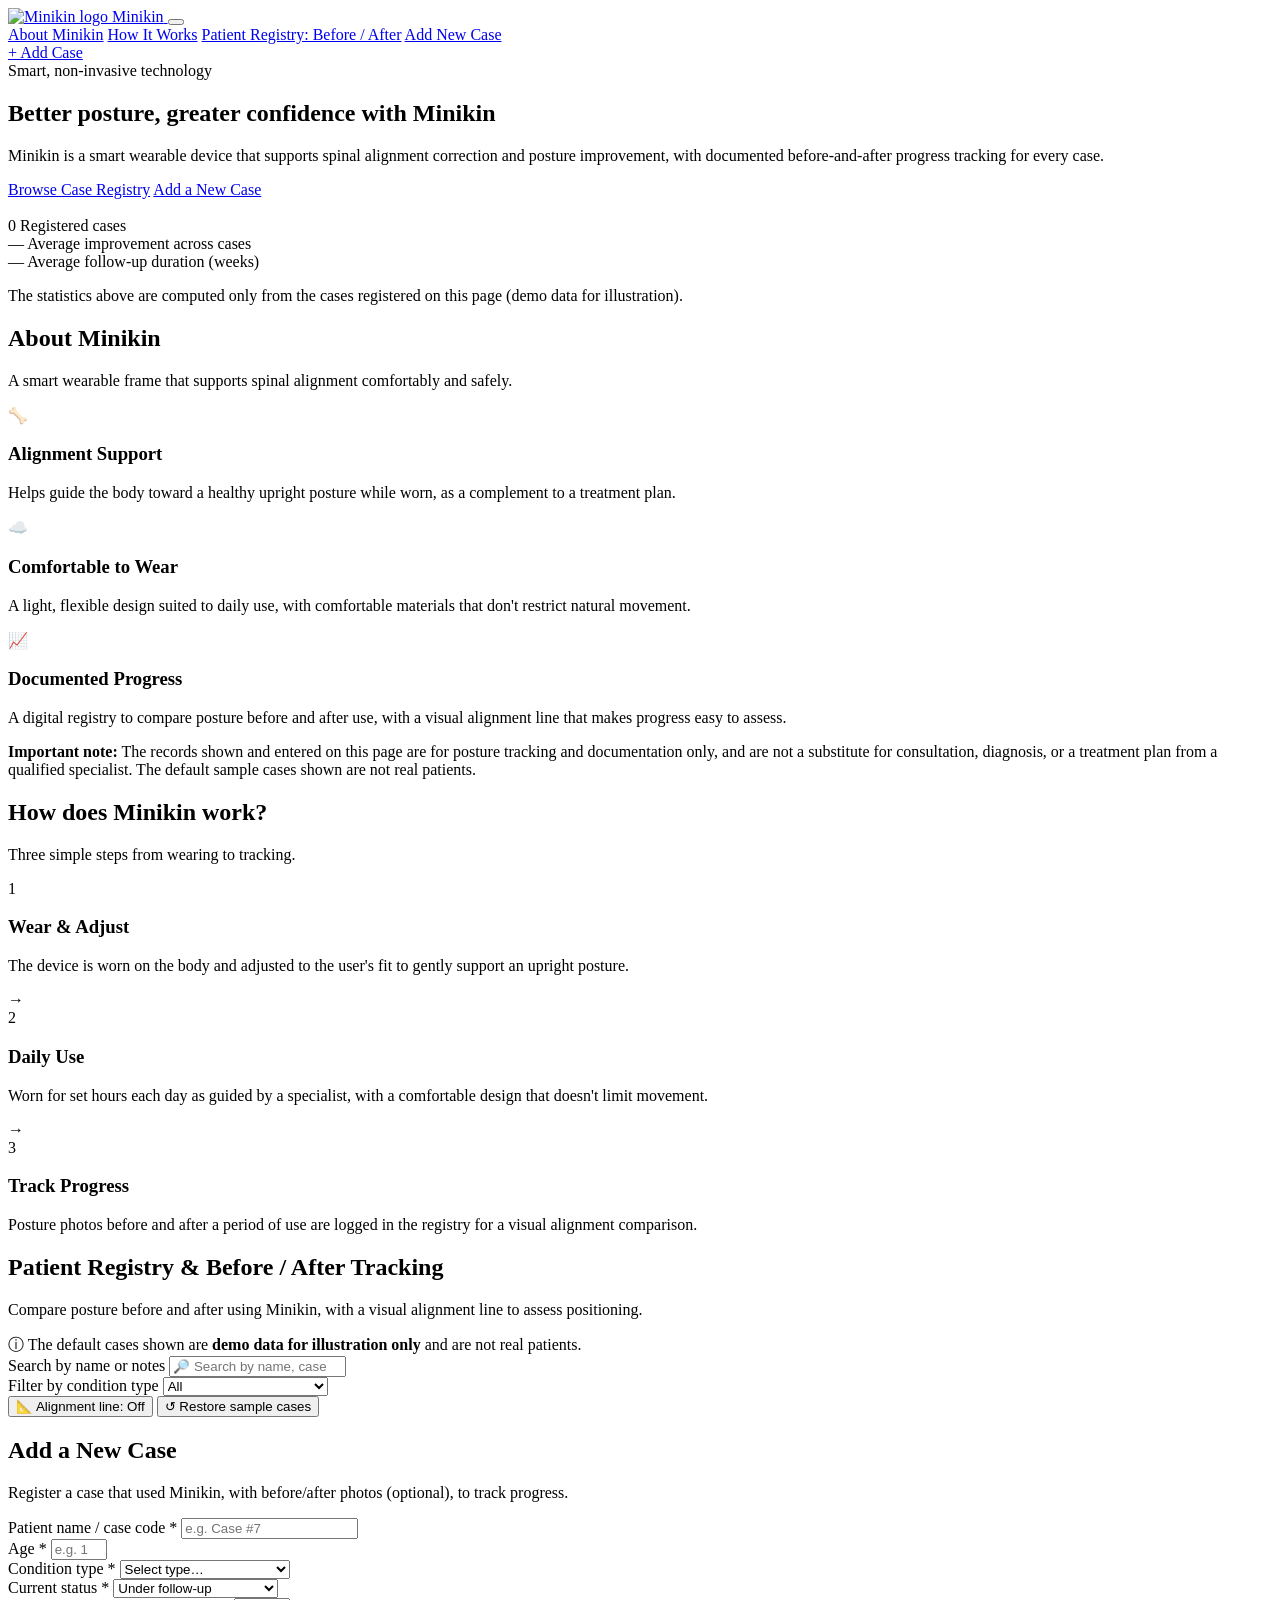
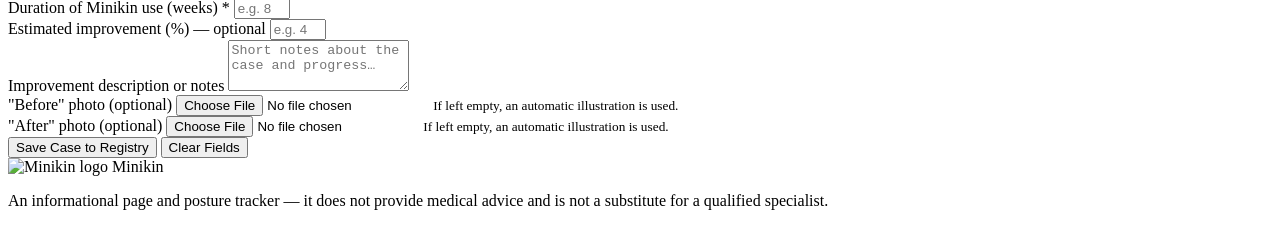
==== index.html @ ac7fd82f "Add initial index.html for Minikin application This HTML file serves as the main structure for the M" ====
<!DOCTYPE html>
<html lang="en" dir="ltr">
<head>
  <meta charset="UTF-8" />
  <meta name="viewport" content="width=device-width, initial-scale=1.0" />
  <title>Minikin | Smart Posture &amp; Spinal Alignment Device</title>
  <meta name="description" content="Minikin - a smart, non-invasive wearable device supporting spinal alignment correction and posture improvement, with a registry to track cases before and after use." />
  <!-- Clean fonts (load when online, with automatic system fallbacks) -->
  <link rel="preconnect" href="https://fonts.googleapis.com" />
  <link rel="preconnect" href="https://fonts.gstatic.com" crossorigin />
  <link href="https://fonts.googleapis.com/css2?family=Inter:wght@400;500;600;700;800&display=swap" rel="stylesheet" />
  <link rel="stylesheet" href="styles.css" />
</head>
<body>

  <!-- ===== Sticky top navigation bar ===== -->
  <header class="navbar" id="top">
    <div class="container nav-inner">
      <a class="brand" href="#top" aria-label="Minikin - Home">
        <img src="minikin-logo.png" alt="Minikin logo" class="brand-logo" />
        <span class="brand-name">Minikin</span>
      </a>

      <button class="nav-toggle" id="navToggle" aria-label="Open menu" aria-expanded="false">
        <span></span><span></span><span></span>
      </button>

      <nav class="nav-links" id="navLinks" aria-label="Main navigation">
        <a href="#about">About Minikin</a>
        <a href="#how">How It Works</a>
        <a href="#registry">Patient Registry: Before / After</a>
        <a href="#add">Add New Case</a>
      </nav>

      <a href="#add" class="btn btn-primary nav-cta">+ Add Case</a>
    </div>
  </header>

  <main>
    <!-- ===== Hero section ===== -->
    <section class="hero">
      <div class="container hero-inner">
        <div class="hero-text">
          <span class="hero-badge">Smart, non-invasive technology</span>
          <h1>Better posture, <span class="grad-text">greater confidence</span> with Minikin</h1>
          <p class="hero-sub">
            Minikin is a smart wearable device that supports spinal alignment correction
            and posture improvement, with documented before-and-after progress tracking for every case.
          </p>
          <div class="hero-ctas">
            <a href="#registry" class="btn btn-primary btn-lg">Browse Case Registry</a>
            <a href="#add" class="btn btn-outline btn-lg">Add a New Case</a>
          </div>
        </div>
        <div class="hero-visual" aria-hidden="true">
          <img src="minikin-logo.png" alt="" class="hero-logo" />
        </div>
      </div>

      <!-- Stat cards: computed live from the current registry data -->
      <div class="container">
        <div class="stats-grid" id="statsGrid" aria-label="Registry statistics">
          <div class="stat-card">
            <span class="stat-num" id="statCount">0</span>
            <span class="stat-label">Registered cases</span>
          </div>
          <div class="stat-card">
            <span class="stat-num" id="statAvg">—</span>
            <span class="stat-label">Average improvement across cases</span>
          </div>
          <div class="stat-card">
            <span class="stat-num" id="statWeeks">—</span>
            <span class="stat-label">Average follow-up duration (weeks)</span>
          </div>
        </div>
        <p class="stats-note">The statistics above are computed only from the cases registered on this page (demo data for illustration).</p>
      </div>
    </section>

    <!-- ===== About Minikin ===== -->
    <section class="section" id="about">
      <div class="container">
        <h2 class="section-title">About Minikin</h2>
        <p class="section-sub">A smart wearable frame that supports spinal alignment comfortably and safely.</p>
        <div class="cards-3">
          <article class="info-card">
            <div class="info-icon">🦴</div>
            <h3>Alignment Support</h3>
            <p>Helps guide the body toward a healthy upright posture while worn, as a complement to a treatment plan.</p>
          </article>
          <article class="info-card">
            <div class="info-icon">☁️</div>
            <h3>Comfortable to Wear</h3>
            <p>A light, flexible design suited to daily use, with comfortable materials that don't restrict natural movement.</p>
          </article>
          <article class="info-card">
            <div class="info-icon">📈</div>
            <h3>Documented Progress</h3>
            <p>A digital registry to compare posture before and after use, with a visual alignment line that makes progress easy to assess.</p>
          </article>
        </div>
        <div class="disclaimer">
          <strong>Important note:</strong>
          The records shown and entered on this page are for posture tracking and documentation only,
          and are not a substitute for consultation, diagnosis, or a treatment plan from a qualified specialist.
          The default sample cases shown are not real patients.
        </div>
      </div>
    </section>

    <!-- ===== How it works ===== -->
    <section class="section section-alt" id="how">
      <div class="container">
        <h2 class="section-title">How does Minikin work?</h2>
        <p class="section-sub">Three simple steps from wearing to tracking.</p>
        <div class="steps">
          <div class="step">
            <span class="step-num">1</span>
            <h3>Wear &amp; Adjust</h3>
            <p>The device is worn on the body and adjusted to the user's fit to gently support an upright posture.</p>
          </div>
          <div class="step-arrow" aria-hidden="true">→</div>
          <div class="step">
            <span class="step-num">2</span>
            <h3>Daily Use</h3>
            <p>Worn for set hours each day as guided by a specialist, with a comfortable design that doesn't limit movement.</p>
          </div>
          <div class="step-arrow" aria-hidden="true">→</div>
          <div class="step">
            <span class="step-num">3</span>
            <h3>Track Progress</h3>
            <p>Posture photos before and after a period of use are logged in the registry for a visual alignment comparison.</p>
          </div>
        </div>
      </div>
    </section>

    <!-- ===== Patient registry & before/after ===== -->
    <section class="section" id="registry">
      <div class="container">
        <h2 class="section-title">Patient Registry &amp; Before / After Tracking</h2>
        <p class="section-sub">Compare posture before and after using Minikin, with a visual alignment line to assess positioning.</p>

        <div class="sample-banner">
          ⓘ The default cases shown are <strong>demo data for illustration only</strong> and are not real patients.
        </div>

        <!-- Search and filter controls -->
        <div class="registry-controls">
          <div class="control-group grow">
            <label for="searchInput" class="sr-only">Search by name or notes</label>
            <input type="search" id="searchInput" placeholder="🔎 Search by name, case code, or notes…" />
          </div>
          <div class="control-group">
            <label for="filterSelect" class="sr-only">Filter by condition type</label>
            <select id="filterSelect">
              <option value="all">All</option>
              <option value="Significant improvement">Significant improvement</option>
              <option value="Under follow-up">Under follow-up</option>
              <option value="Scoliosis">Scoliosis</option>
              <option value="Kyphosis">Kyphosis</option>
              <option value="Shoulder tilt">Shoulder tilt</option>
            </select>
          </div>
          <button class="btn btn-outline" id="overlayToggle" aria-pressed="false">
            📐 Alignment line: <span id="overlayState">Off</span>
          </button>
          <button class="btn btn-ghost" id="restoreSamples">↺ Restore sample cases</button>
        </div>

        <!-- Patient cards grid -->
        <div class="patients-grid" id="patientsGrid" aria-live="polite"></div>
        <p class="empty-state" id="emptyState" hidden>No cases match the current search or filter.</p>
      </div>
    </section>

    <!-- ===== Add new case form ===== -->
    <section class="section section-alt" id="add">
      <div class="container">
        <h2 class="section-title">Add a New Case</h2>
        <p class="section-sub">Register a case that used Minikin, with before/after photos (optional), to track progress.</p>

        <form class="patient-form" id="patientForm" novalidate>
          <div class="form-grid">
            <div class="form-field">
              <label for="fName">Patient name / case code <span class="req">*</span></label>
              <input type="text" id="fName" name="name" required maxlength="60" placeholder="e.g. Case #7" />
              <small class="field-error" data-error-for="fName"></small>
            </div>

            <div class="form-field">
              <label for="fAge">Age <span class="req">*</span></label>
              <input type="number" id="fAge" name="age" required min="3" max="100" placeholder="e.g. 14" />
              <small class="field-error" data-error-for="fAge"></small>
            </div>

            <div class="form-field">
              <label for="fType">Condition type <span class="req">*</span></label>
              <select id="fType" name="type" required>
                <option value="">Select type…</option>
                <option value="Scoliosis">Scoliosis</option>
                <option value="Kyphosis">Kyphosis (rounded back)</option>
                <option value="Shoulder tilt">Shoulder tilt</option>
                <option value="Other">Other</option>
              </select>
              <small class="field-error" data-error-for="fType"></small>
            </div>

            <div class="form-field">
              <label for="fStatus">Current status <span class="req">*</span></label>
              <select id="fStatus" name="status" required>
                <option value="Under follow-up">Under follow-up</option>
                <option value="Significant improvement">Significant improvement</option>
              </select>
              <small class="field-error" data-error-for="fStatus"></small>
            </div>

            <div class="form-field">
              <label for="fWeeks">Duration of Minikin use (weeks) <span class="req">*</span></label>
              <input type="number" id="fWeeks" name="weeks" required min="1" max="104" placeholder="e.g. 8" />
              <small class="field-error" data-error-for="fWeeks"></small>
            </div>

            <div class="form-field">
              <label for="fImprovement">Estimated improvement (%) — optional</label>
              <input type="number" id="fImprovement" name="improvement" min="0" max="100" placeholder="e.g. 40" />
              <small class="field-error" data-error-for="fImprovement"></small>
            </div>

            <div class="form-field full">
              <label for="fNotes">Improvement description or notes</label>
              <textarea id="fNotes" name="notes" rows="3" maxlength="400" placeholder="Short notes about the case and progress…"></textarea>
            </div>

            <div class="form-field">
              <label for="fBefore">"Before" photo (optional)</label>
              <input type="file" id="fBefore" name="before" accept="image/*" />
              <small class="field-hint">If left empty, an automatic illustration is used.</small>
            </div>

            <div class="form-field">
              <label for="fAfter">"After" photo (optional)</label>
              <input type="file" id="fAfter" name="after" accept="image/*" />
              <small class="field-hint">If left empty, an automatic illustration is used.</small>
            </div>
          </div>

          <div class="form-actions">
            <button type="submit" class="btn btn-primary btn-lg">Save Case to Registry</button>
            <button type="reset" class="btn btn-ghost">Clear Fields</button>
          </div>
          <p class="form-success" id="formSuccess" hidden>✅ Case saved successfully and added to the registry.</p>
        </form>
      </div>
    </section>
  </main>

  <!-- ===== Case details modal ===== -->
  <div class="modal-backdrop" id="modalBackdrop" hidden>
    <div class="modal" role="dialog" aria-modal="true" aria-labelledby="modalTitle">
      <button class="modal-close" id="modalClose" aria-label="Close">✕</button>
      <h3 id="modalTitle">Case details</h3>
      <div class="modal-body" id="modalBody"></div>
    </div>
  </div>

  <footer class="footer">
    <div class="container footer-inner">
      <div class="footer-brand">
        <img src="minikin-logo.png" alt="Minikin logo" class="brand-logo small" />
        <span>Minikin</span>
      </div>
      <p>An informational page and posture tracker — it does not provide medical advice and is not a substitute for a qualified specialist.</p>
    </div>
  </footer>

  <script src="script.js"></script>
</body>
</html>
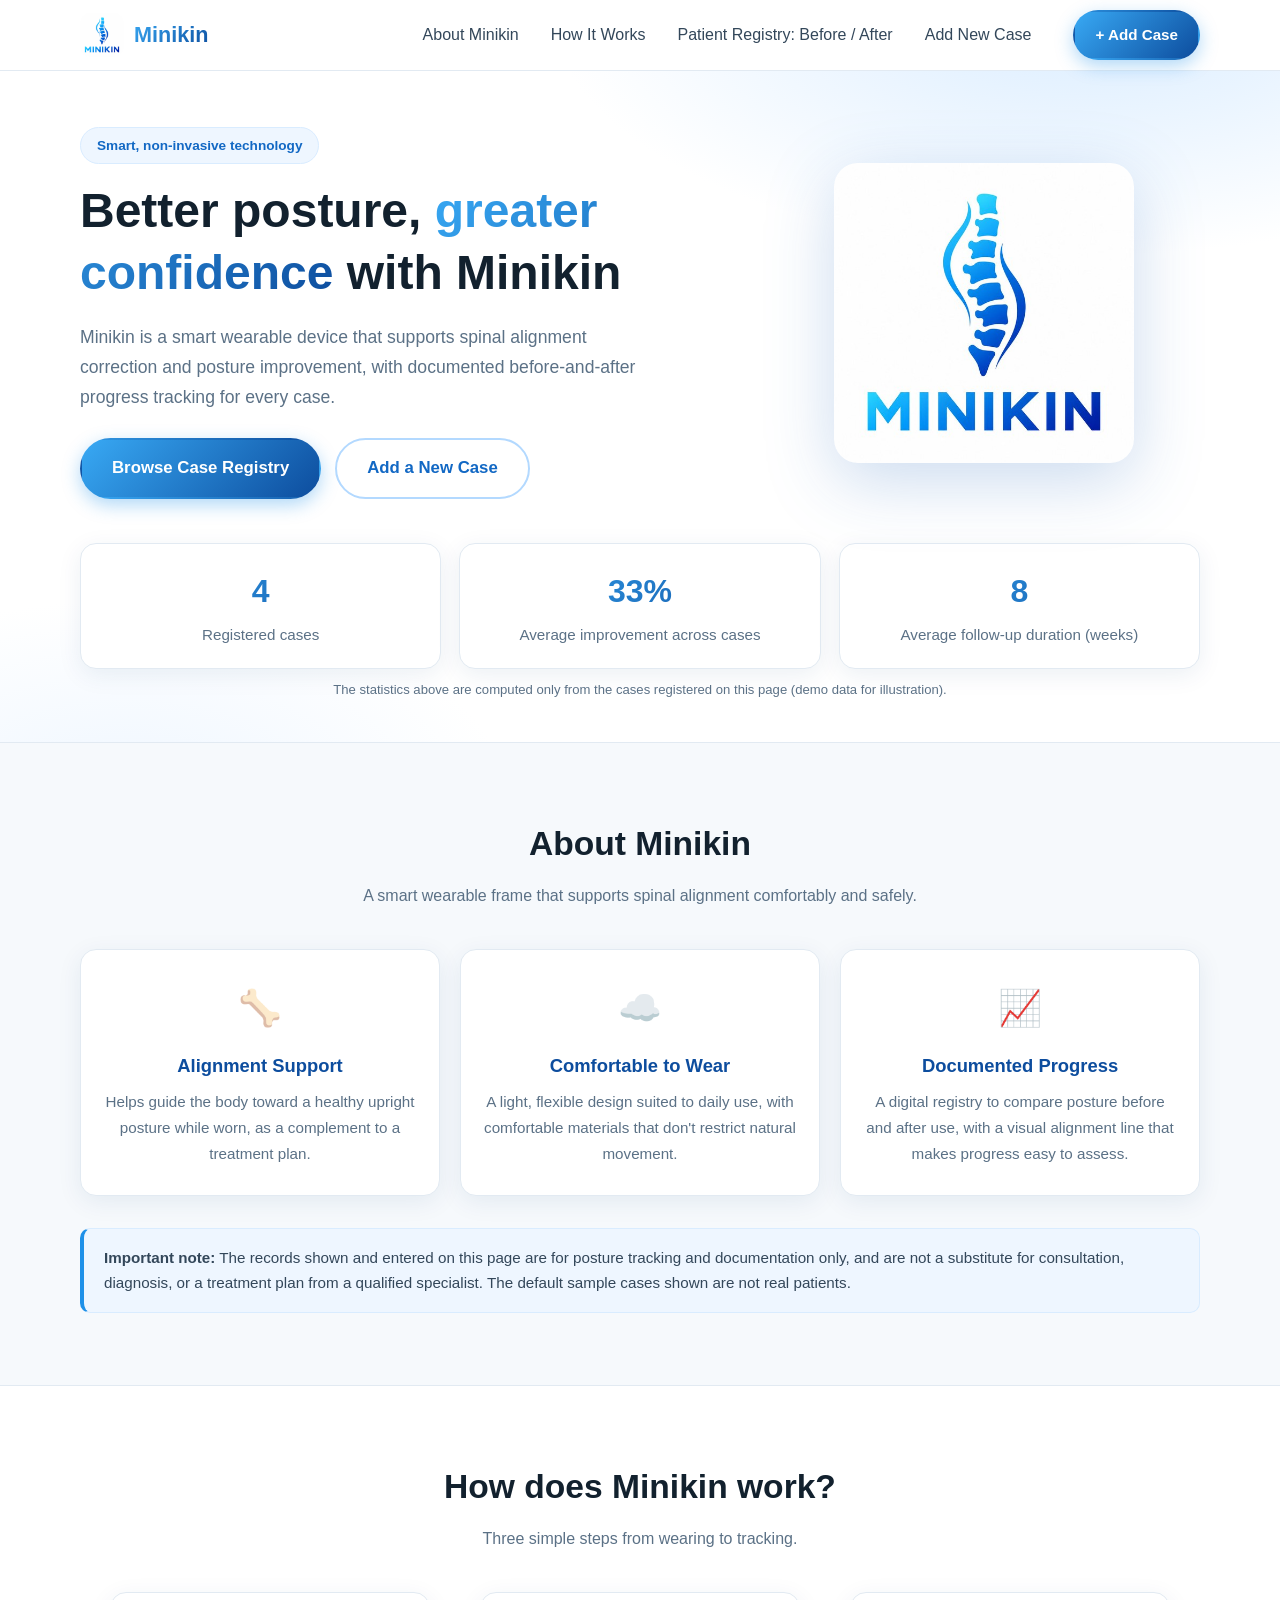
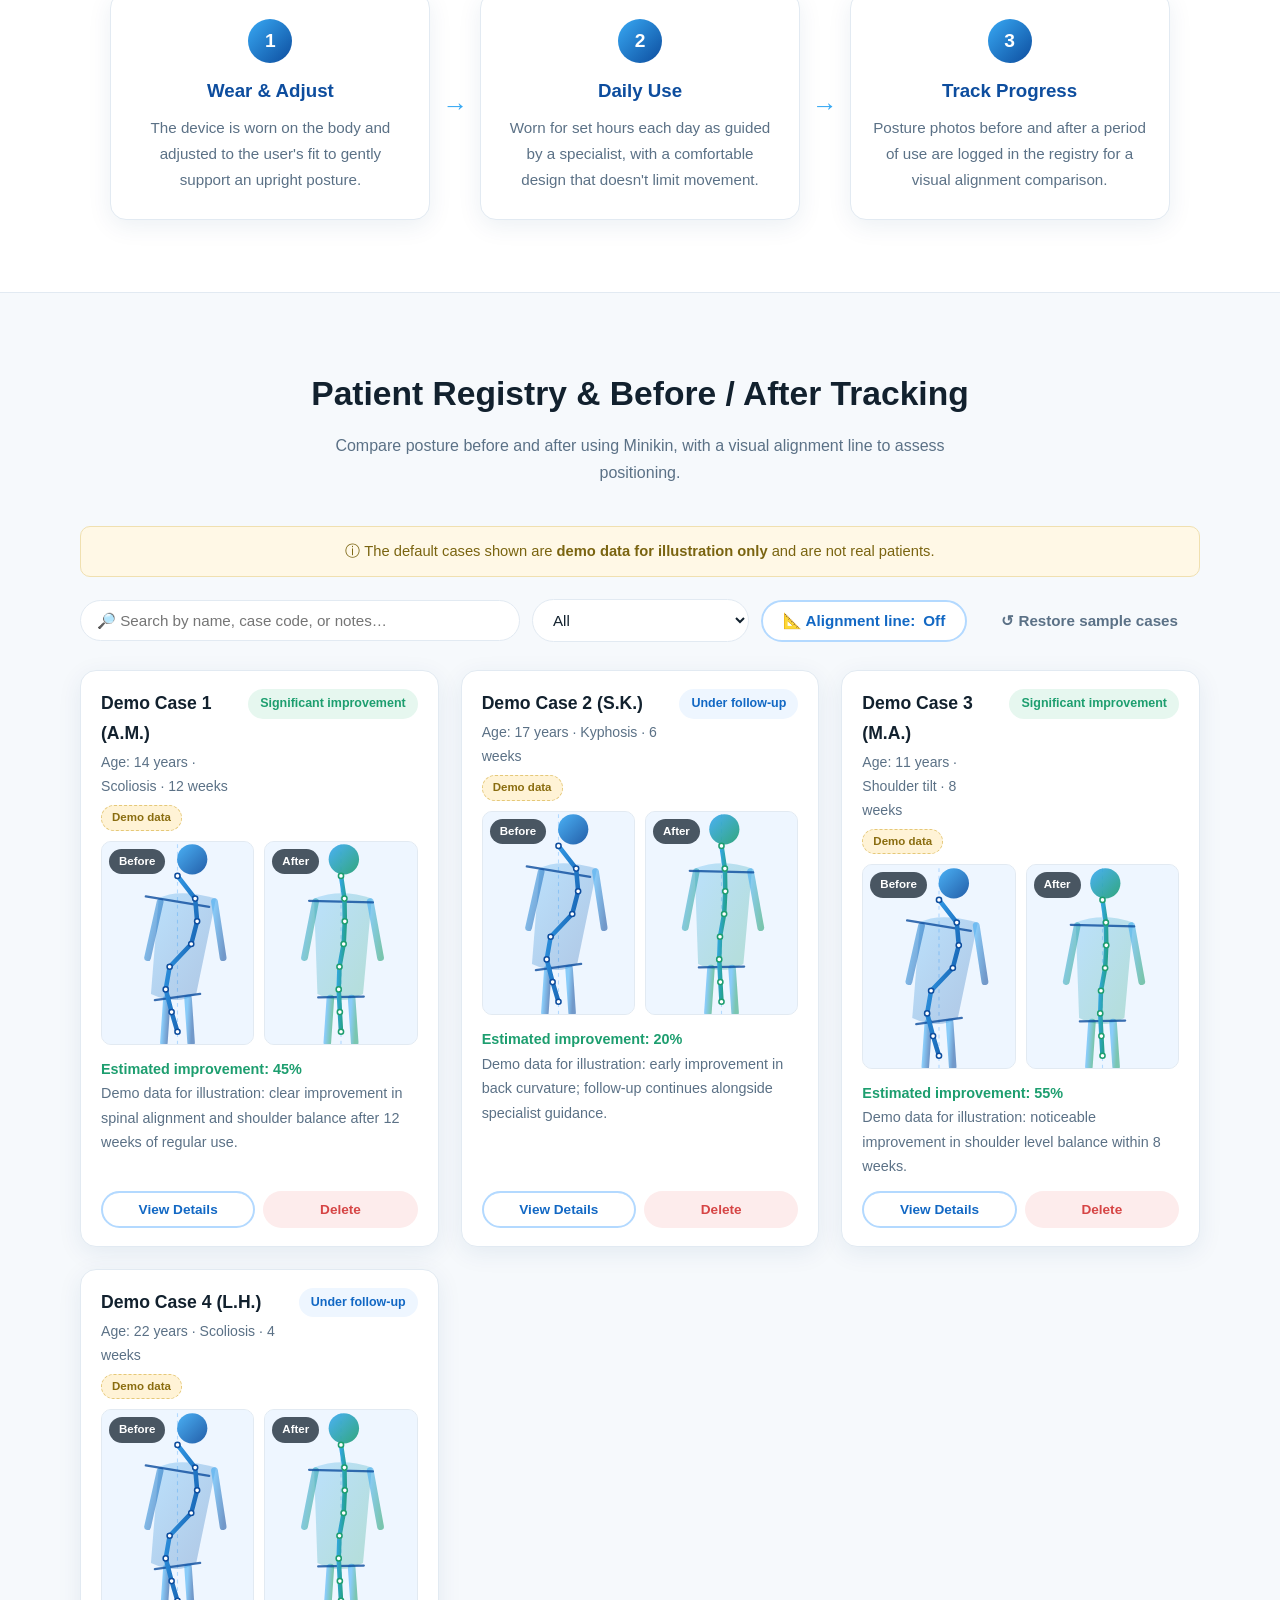
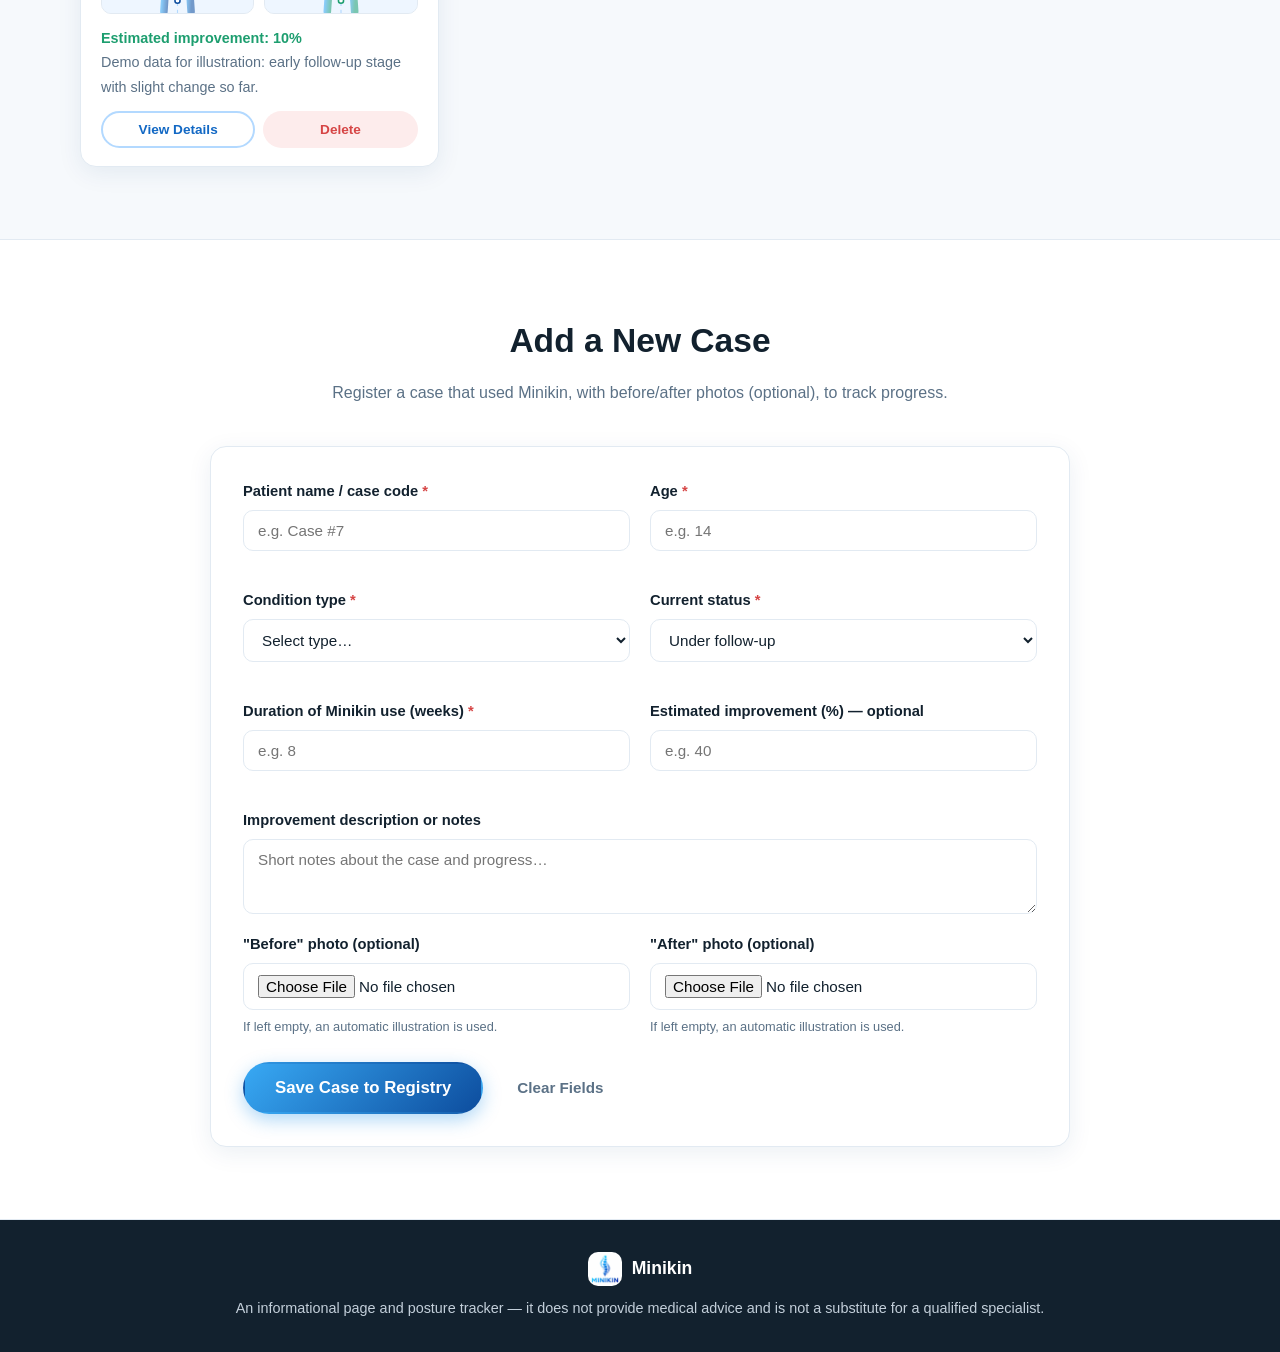
==== commit 86efb08f: "Update print statement from 'Hello' to 'Goodbye'" ====
--- a/index.html
+++ b/index.html
@@ -17,7 +17,7 @@
   <header class="navbar" id="top">
     <div class="container nav-inner">
       <a class="brand" href="#top" aria-label="Minikin - Home">
-        <img src="minikin-logo.png" alt="Minikin logo" class="brand-logo" />
+        <img src="[data-uri]" alt="Minikin logo" class="brand-logo" />
         <span class="brand-name">Minikin</span>
       </a>
 
@@ -53,7 +53,7 @@
           </div>
         </div>
         <div class="hero-visual" aria-hidden="true">
-          <img src="minikin-logo.png" alt="" class="hero-logo" />
+          <img src="[data-uri]" alt="" class="hero-logo" />
         </div>
       </div>
 
@@ -267,7 +267,7 @@
   <footer class="footer">
     <div class="container footer-inner">
       <div class="footer-brand">
-        <img src="minikin-logo.png" alt="Minikin logo" class="brand-logo small" />
+        <img src="[data-uri]" alt="Minikin logo" class="brand-logo small" />
         <span>Minikin</span>
       </div>
       <p>An informational page and posture tracker — it does not provide medical advice and is not a substitute for a qualified specialist.</p>
--- a/styles.css
+++ b/styles.css
@@ -0,0 +1,418 @@
+/* =====================================================
+   Minikin — styles.css
+   Modern medical-tech UI (English, LTR)
+   ===================================================== */
+
+/* ---------- Color and size variables ---------- */
+:root {
+  --blue-50:  #eef6ff;
+  --blue-100: #d9ecff;
+  --blue-200: #b3d9ff;
+  --blue-400: #38a9f4;
+  --blue-500: #1e90e8;
+  --blue-600: #1268c4;
+  --blue-700: #0d4d9e;
+  --slate-900: #12212e;
+  --slate-700: #33475a;
+  --slate-500: #5b7186;
+  --slate-300: #c3cfda;
+  --bg:        #f6f9fc;
+  --card-bg:   #ffffff;
+  --border:    #e2eaf2;
+  --success:   #1d9e6f;
+  --danger:    #d64545;
+  --radius:    16px;
+  --radius-sm: 10px;
+  --shadow:    0 6px 24px rgba(18, 60, 110, 0.08);
+  --shadow-lg: 0 14px 44px rgba(18, 60, 110, 0.14);
+  --grad:      linear-gradient(135deg, var(--blue-400), var(--blue-700));
+  --font:      "Inter", "Segoe UI", Roboto, "Helvetica Neue", Arial, sans-serif;
+}
+
+/* ---------- Base ---------- */
+* { box-sizing: border-box; margin: 0; padding: 0; }
+
+html { scroll-behavior: smooth; }
+
+body {
+  font-family: var(--font);
+  background: var(--bg);
+  color: var(--slate-900);
+  line-height: 1.7;
+}
+
+img { max-width: 100%; display: block; }
+
+.container {
+  width: min(1120px, 92%);
+  margin-inline: auto;
+}
+
+.sr-only {
+  position: absolute; width: 1px; height: 1px;
+  clip: rect(0 0 0 0); overflow: hidden; white-space: nowrap;
+}
+
+/* ---------- Buttons ---------- */
+.btn {
+  display: inline-flex; align-items: center; justify-content: center; gap: 8px;
+  font-family: var(--font); font-weight: 700; font-size: 0.95rem;
+  padding: 10px 20px; border-radius: 999px; border: 2px solid transparent;
+  cursor: pointer; text-decoration: none; transition: all 0.25s ease;
+  white-space: nowrap;
+}
+.btn-lg { padding: 14px 30px; font-size: 1.05rem; }
+.btn-primary {
+  background: var(--grad); color: #fff;
+  box-shadow: 0 6px 18px rgba(30, 144, 232, 0.35);
+}
+.btn-primary:hover { transform: translateY(-2px); box-shadow: 0 10px 26px rgba(30, 144, 232, 0.45); }
+.btn-outline {
+  background: #fff; color: var(--blue-600); border-color: var(--blue-200);
+}
+.btn-outline:hover, .btn-outline[aria-pressed="true"] {
+  background: var(--blue-50); border-color: var(--blue-500);
+}
+.btn-ghost { background: transparent; color: var(--slate-500); }
+.btn-ghost:hover { color: var(--blue-600); background: var(--blue-50); }
+.btn-danger { background: #fdecec; color: var(--danger); }
+.btn-danger:hover { background: var(--danger); color: #fff; }
+
+/* ---------- Navigation bar ---------- */
+.navbar {
+  position: sticky; top: 0; z-index: 100;
+  background: rgba(255, 255, 255, 0.92);
+  backdrop-filter: blur(12px);
+  border-bottom: 1px solid var(--border);
+}
+.nav-inner {
+  display: flex; align-items: center; gap: 20px;
+  padding-block: 10px;
+}
+.brand { display: flex; align-items: center; gap: 10px; text-decoration: none; }
+.brand-logo { width: 44px; height: 44px; object-fit: contain; border-radius: 10px; }
+.brand-logo.small { width: 34px; height: 34px; }
+.brand-name {
+  font-weight: 800; font-size: 1.35rem;
+  background: var(--grad);
+  -webkit-background-clip: text; background-clip: text; color: transparent;
+}
+.nav-links { display: flex; gap: 4px; margin-inline-start: auto; }
+.nav-links a {
+  text-decoration: none; color: var(--slate-700); font-weight: 500;
+  padding: 8px 14px; border-radius: 999px; transition: all 0.2s ease;
+}
+.nav-links a:hover { color: var(--blue-600); background: var(--blue-50); }
+.nav-cta { margin-inline-start: 8px; }
+
+.nav-toggle {
+  display: none; flex-direction: column; gap: 5px;
+  background: none; border: none; cursor: pointer; padding: 8px;
+  margin-inline-start: auto;
+}
+.nav-toggle span {
+  width: 24px; height: 3px; border-radius: 2px; background: var(--slate-700);
+  transition: all 0.25s ease;
+}
+
+/* ---------- Hero section ---------- */
+.hero {
+  background:
+    radial-gradient(900px 420px at 85% -10%, var(--blue-100), transparent 60%),
+    radial-gradient(700px 380px at 10% 110%, var(--blue-50), transparent 55%),
+    #fff;
+  padding: 56px 0 40px;
+  border-bottom: 1px solid var(--border);
+}
+.hero-inner {
+  display: grid; grid-template-columns: 1.2fr 0.8fr;
+  gap: 40px; align-items: center;
+}
+.hero-badge {
+  display: inline-block; background: var(--blue-50); color: var(--blue-600);
+  font-weight: 700; font-size: 0.85rem;
+  padding: 6px 16px; border-radius: 999px; border: 1px solid var(--blue-100);
+  margin-bottom: 16px;
+}
+.hero h1 { font-size: clamp(1.9rem, 4.5vw, 3rem); font-weight: 800; line-height: 1.3; }
+.grad-text {
+  background: var(--grad);
+  -webkit-background-clip: text; background-clip: text; color: transparent;
+}
+.hero-sub { color: var(--slate-500); font-size: 1.1rem; margin: 18px 0 26px; max-width: 560px; }
+.hero-ctas { display: flex; gap: 14px; flex-wrap: wrap; }
+.hero-visual { display: flex; justify-content: center; }
+.hero-logo {
+  width: min(300px, 70%);
+  filter: drop-shadow(0 18px 34px rgba(18, 90, 180, 0.22));
+  border-radius: 24px;
+}
+
+/* Stat cards */
+.stats-grid {
+  display: grid; grid-template-columns: repeat(3, 1fr);
+  gap: 18px; margin-top: 44px;
+}
+.stat-card {
+  background: var(--card-bg); border: 1px solid var(--border);
+  border-radius: var(--radius); box-shadow: var(--shadow);
+  padding: 20px; text-align: center;
+  display: flex; flex-direction: column; gap: 4px;
+}
+.stat-num {
+  font-size: 2rem; font-weight: 800;
+  background: var(--grad);
+  -webkit-background-clip: text; background-clip: text; color: transparent;
+}
+.stat-label { color: var(--slate-500); font-size: 0.95rem; }
+.stats-note { color: var(--slate-500); font-size: 0.82rem; margin-top: 10px; text-align: center; }
+
+/* ---------- Generic sections ---------- */
+.section { padding: 72px 0; }
+.section-alt { background: #fff; border-block: 1px solid var(--border); }
+.section-title { font-size: clamp(1.5rem, 3vw, 2.1rem); font-weight: 800; text-align: center; }
+.section-sub { color: var(--slate-500); text-align: center; margin: 10px auto 40px; max-width: 640px; }
+
+/* "About" cards */
+.cards-3 { display: grid; grid-template-columns: repeat(3, 1fr); gap: 20px; }
+.info-card {
+  background: var(--card-bg); border: 1px solid var(--border);
+  border-radius: var(--radius); box-shadow: var(--shadow);
+  padding: 28px 22px; text-align: center;
+  transition: transform 0.25s ease, box-shadow 0.25s ease;
+}
+.info-card:hover { transform: translateY(-4px); box-shadow: var(--shadow-lg); }
+.info-icon { font-size: 2.2rem; margin-bottom: 12px; }
+.info-card h3 { font-size: 1.15rem; margin-bottom: 8px; color: var(--blue-700); }
+.info-card p { color: var(--slate-500); font-size: 0.95rem; }
+
+.disclaimer {
+  margin-top: 32px; background: var(--blue-50);
+  border: 1px solid var(--blue-100); border-inline-start: 4px solid var(--blue-500);
+  border-radius: var(--radius-sm); padding: 16px 20px;
+  color: var(--slate-700); font-size: 0.95rem;
+}
+
+/* "How it works" steps */
+.steps {
+  display: flex; align-items: stretch; justify-content: center;
+  gap: 12px; flex-wrap: wrap;
+}
+.step {
+  flex: 1; min-width: 220px; max-width: 320px;
+  background: var(--card-bg); border: 1px solid var(--border);
+  border-radius: var(--radius); box-shadow: var(--shadow);
+  padding: 26px 22px; text-align: center;
+}
+.step-num {
+  display: inline-flex; align-items: center; justify-content: center;
+  width: 44px; height: 44px; border-radius: 50%;
+  background: var(--grad); color: #fff; font-weight: 800; font-size: 1.2rem;
+  margin-bottom: 12px;
+}
+.step h3 { color: var(--blue-700); margin-bottom: 8px; }
+.step p { color: var(--slate-500); font-size: 0.95rem; }
+.step-arrow { align-self: center; font-size: 1.6rem; color: var(--blue-400); font-weight: 800; }
+
+/* ---------- Patient registry ---------- */
+.sample-banner {
+  background: #fff8e6; border: 1px solid #f0e0b0;
+  color: #7a6410; border-radius: var(--radius-sm);
+  padding: 12px 18px; font-size: 0.92rem; text-align: center;
+  margin-bottom: 22px;
+}
+
+.registry-controls {
+  display: flex; flex-wrap: wrap; gap: 12px; align-items: center;
+  margin-bottom: 28px;
+}
+.control-group.grow { flex: 1; min-width: 240px; }
+.registry-controls input[type="search"],
+.registry-controls select {
+  width: 100%; font-family: var(--font); font-size: 0.95rem;
+  padding: 11px 16px; border-radius: 999px;
+  border: 1.5px solid var(--border); background: #fff; color: var(--slate-900);
+  transition: border-color 0.2s ease, box-shadow 0.2s ease;
+}
+.registry-controls input:focus, .registry-controls select:focus {
+  outline: none; border-color: var(--blue-400);
+  box-shadow: 0 0 0 4px rgba(56, 169, 244, 0.15);
+}
+
+/* Cards grid */
+.patients-grid {
+  display: grid; grid-template-columns: repeat(auto-fill, minmax(320px, 1fr));
+  gap: 22px;
+}
+.patient-card {
+  background: var(--card-bg); border: 1px solid var(--border);
+  border-radius: var(--radius); box-shadow: var(--shadow);
+  overflow: hidden; display: flex; flex-direction: column;
+  transition: transform 0.25s ease, box-shadow 0.25s ease;
+}
+.patient-card:hover { transform: translateY(-4px); box-shadow: var(--shadow-lg); }
+
+.patient-head { padding: 18px 20px 10px; display: flex; justify-content: space-between; align-items: flex-start; gap: 10px; }
+.patient-name { font-size: 1.1rem; font-weight: 800; }
+.patient-meta { color: var(--slate-500); font-size: 0.88rem; margin-top: 2px; }
+.status-pill {
+  font-size: 0.78rem; font-weight: 700; padding: 4px 12px; border-radius: 999px;
+  white-space: nowrap;
+}
+.status-pill.improved { background: #e6f7ef; color: var(--success); }
+.status-pill.progress { background: var(--blue-50); color: var(--blue-600); }
+
+.sample-tag {
+  display: inline-block; font-size: 0.72rem; font-weight: 700;
+  background: #fff3d6; color: #8a6d10; border: 1px dashed #e5c878;
+  padding: 2px 10px; border-radius: 999px; margin-top: 6px;
+}
+
+/* Before / after comparison */
+.ba-wrap {
+  display: grid; grid-template-columns: 1fr 1fr; gap: 10px;
+  padding: 0 20px;
+}
+.ba-item { position: relative; }
+.ba-item img {
+  width: 100%; aspect-ratio: 3 / 4; object-fit: cover;
+  border-radius: var(--radius-sm); border: 1px solid var(--border);
+  background: var(--blue-50);
+}
+.ba-label {
+  position: absolute; top: 8px; inset-inline-start: 8px;
+  background: rgba(18, 33, 46, 0.75); color: #fff;
+  font-size: 0.72rem; font-weight: 700;
+  padding: 3px 10px; border-radius: 999px; z-index: 2;
+}
+
+/* Alignment line and grid layer above the images */
+.ba-item .align-overlay {
+  position: absolute; inset: 0; border-radius: var(--radius-sm);
+  pointer-events: none; opacity: 0; transition: opacity 0.25s ease; z-index: 1;
+  background:
+    /* Light horizontal grid lines */
+    repeating-linear-gradient(to bottom, rgba(30,144,232,0.14) 0 1px, transparent 1px 20%),
+    /* Central vertical line for measuring spinal straightness */
+    linear-gradient(to bottom, rgba(214,69,69,0.85), rgba(214,69,69,0.85)) center / 2px 100% no-repeat;
+}
+body.overlay-on .ba-item .align-overlay { opacity: 1; }
+
+.patient-notes {
+  padding: 12px 20px; color: var(--slate-500); font-size: 0.9rem;
+  flex: 1;
+}
+.patient-notes .improve { color: var(--success); font-weight: 700; }
+
+.patient-actions {
+  display: flex; gap: 8px; padding: 0 20px 18px;
+}
+.patient-actions .btn { flex: 1; padding: 9px 10px; font-size: 0.85rem; }
+
+.empty-state { text-align: center; color: var(--slate-500); padding: 40px 0; }
+
+/* ---------- Add case form ---------- */
+.patient-form {
+  max-width: 860px; margin-inline: auto;
+  background: var(--card-bg); border: 1px solid var(--border);
+  border-radius: var(--radius); box-shadow: var(--shadow);
+  padding: 32px;
+}
+.form-grid {
+  display: grid; grid-template-columns: 1fr 1fr; gap: 18px 20px;
+}
+.form-field { display: flex; flex-direction: column; gap: 6px; }
+.form-field.full { grid-column: 1 / -1; }
+.form-field label { font-weight: 700; font-size: 0.92rem; }
+.req { color: var(--danger); }
+.form-field input, .form-field select, .form-field textarea {
+  font-family: var(--font); font-size: 0.95rem;
+  padding: 11px 14px; border-radius: var(--radius-sm);
+  border: 1.5px solid var(--border); background: #fff; color: var(--slate-900);
+  transition: border-color 0.2s ease, box-shadow 0.2s ease;
+}
+.form-field input:focus, .form-field select:focus, .form-field textarea:focus {
+  outline: none; border-color: var(--blue-400);
+  box-shadow: 0 0 0 4px rgba(56, 169, 244, 0.15);
+}
+.form-field input.invalid, .form-field select.invalid {
+  border-color: var(--danger);
+  box-shadow: 0 0 0 4px rgba(214, 69, 69, 0.12);
+}
+.field-error { color: var(--danger); font-size: 0.8rem; min-height: 1em; }
+.field-hint { color: var(--slate-500); font-size: 0.8rem; }
+
+.form-actions { display: flex; gap: 12px; margin-top: 24px; flex-wrap: wrap; }
+.form-success {
+  margin-top: 16px; background: #e6f7ef; color: var(--success);
+  border: 1px solid #b9e6d2; border-radius: var(--radius-sm);
+  padding: 12px 18px; font-weight: 700; text-align: center;
+}
+
+/* ---------- Modal ---------- */
+.modal-backdrop {
+  position: fixed; inset: 0; z-index: 200;
+  background: rgba(18, 33, 46, 0.55);
+  display: flex; align-items: center; justify-content: center;
+  padding: 20px;
+}
+.modal-backdrop[hidden] { display: none; }
+.modal {
+  background: #fff; border-radius: var(--radius);
+  width: min(680px, 100%); max-height: 88vh; overflow-y: auto;
+  padding: 28px; position: relative;
+  box-shadow: var(--shadow-lg);
+  animation: pop 0.22s ease;
+}
+@keyframes pop { from { transform: scale(0.95); opacity: 0; } to { transform: scale(1); opacity: 1; } }
+.modal-close {
+  position: absolute; top: 14px; inset-inline-end: 14px;
+  background: var(--blue-50); border: none; cursor: pointer;
+  width: 36px; height: 36px; border-radius: 50%;
+  font-size: 1rem; color: var(--slate-700);
+}
+.modal-close:hover { background: var(--blue-100); }
+.modal h3 { margin-bottom: 16px; color: var(--blue-700); }
+.modal .ba-wrap { padding: 0; margin-bottom: 16px; }
+.modal .detail-rows { display: grid; gap: 8px; font-size: 0.95rem; }
+.modal .detail-rows div { display: flex; gap: 8px; }
+.modal .detail-rows dt { font-weight: 700; min-width: 150px; color: var(--slate-700); }
+.modal .detail-rows dd { color: var(--slate-500); }
+
+/* ---------- Footer ---------- */
+.footer {
+  background: var(--slate-900); color: var(--slate-300);
+  padding: 32px 0; font-size: 0.9rem;
+}
+.footer-inner { display: flex; flex-direction: column; align-items: center; gap: 10px; text-align: center; }
+.footer-brand { display: flex; align-items: center; gap: 10px; color: #fff; font-weight: 800; font-size: 1.1rem; }
+
+/* ---------- Small-screen responsiveness ---------- */
+@media (max-width: 900px) {
+  .hero-inner { grid-template-columns: 1fr; text-align: center; }
+  .hero-sub { margin-inline: auto; }
+  .hero-ctas { justify-content: center; }
+  .hero-visual { order: -1; }
+  .hero-logo { width: min(220px, 55%); }
+  .cards-3 { grid-template-columns: 1fr; }
+  .stats-grid { grid-template-columns: 1fr 1fr; }
+  .step-arrow { display: none; }
+}
+
+@media (max-width: 720px) {
+  .nav-links {
+    position: absolute; top: 100%; inset-inline: 0;
+    flex-direction: column; background: #fff;
+    border-bottom: 1px solid var(--border);
+    padding: 10px 4%; gap: 2px;
+    display: none;
+  }
+  .nav-links.open { display: flex; }
+  .nav-toggle { display: flex; }
+  .nav-cta { display: none; }
+  .stats-grid { grid-template-columns: 1fr; }
+  .form-grid { grid-template-columns: 1fr; }
+  .patient-form { padding: 22px; }
+  .registry-controls .btn { flex: 1 1 100%; }
+  .section { padding: 52px 0; }
+}
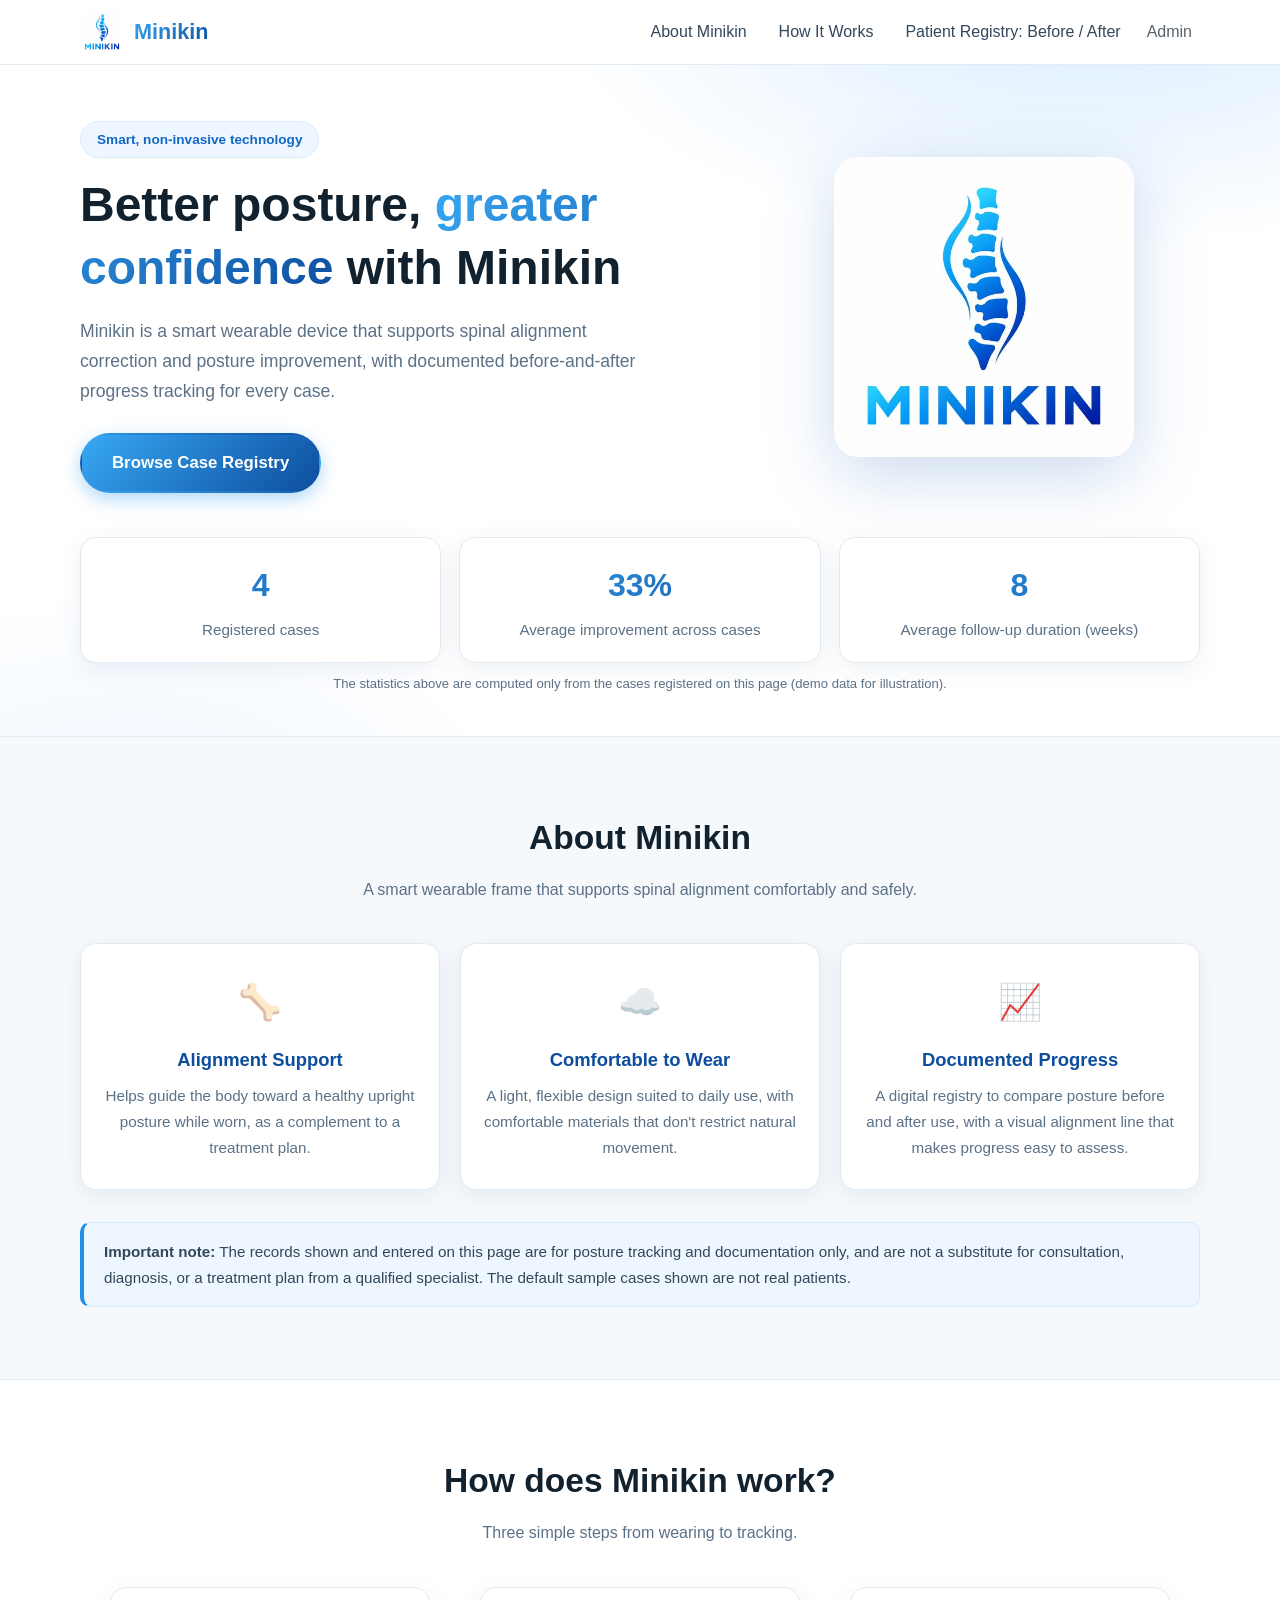
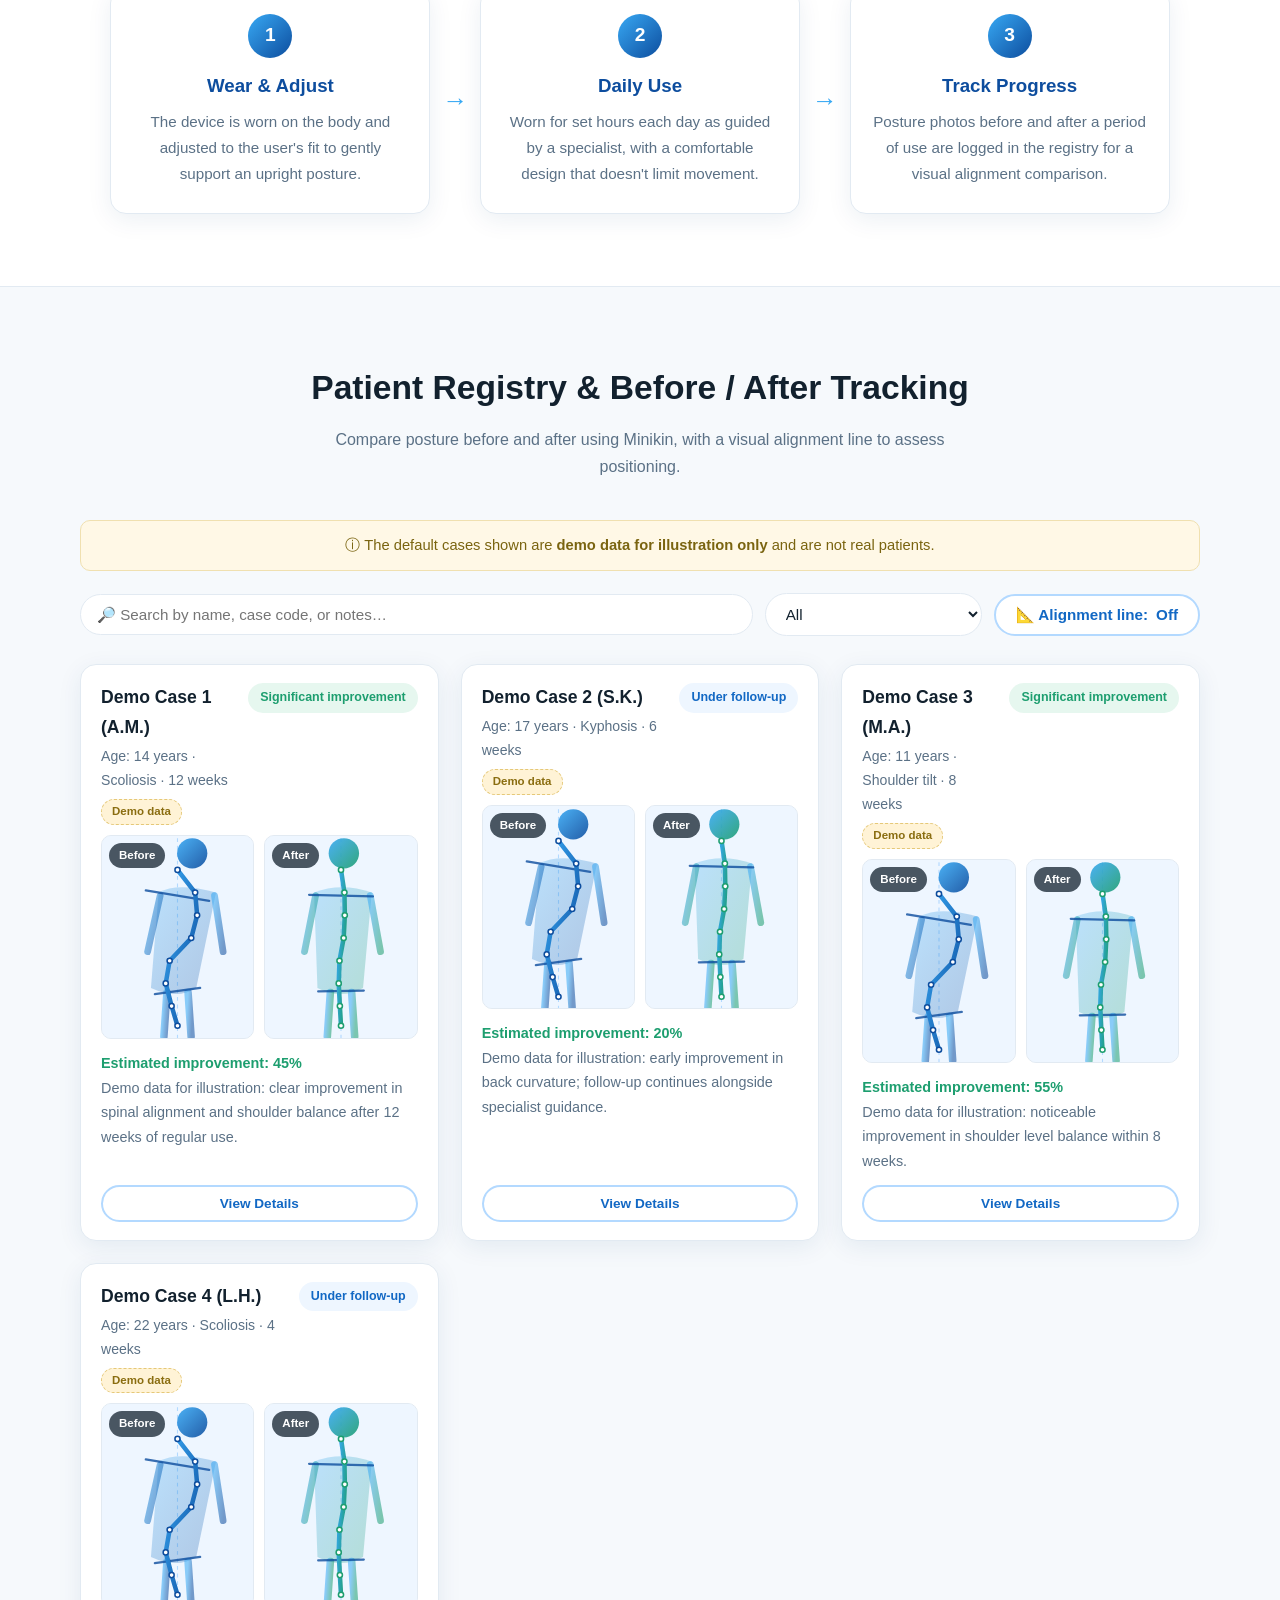
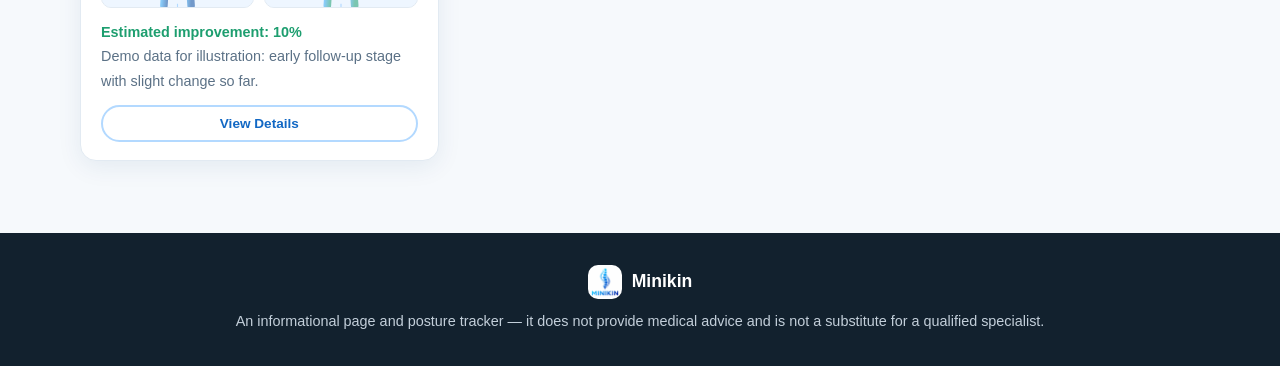
==== commit 279a03e1: "Update print statement from 'Hello' to 'Goodbye'" ====
--- a/index.html
+++ b/index.html
@@ -29,10 +29,11 @@
         <a href="#about">About Minikin</a>
         <a href="#how">How It Works</a>
         <a href="#registry">Patient Registry: Before / After</a>
-        <a href="#add">Add New Case</a>
+        <a href="#add" class="admin-only">Add New Case</a>
+        <button type="button" class="admin-login-link" id="adminToggle">Admin</button>
       </nav>
 
-      <a href="#add" class="btn btn-primary nav-cta">+ Add Case</a>
+      <a href="#add" class="btn btn-primary nav-cta admin-only">+ Add Case</a>
     </div>
   </header>
 
@@ -49,7 +50,7 @@
           </p>
           <div class="hero-ctas">
             <a href="#registry" class="btn btn-primary btn-lg">Browse Case Registry</a>
-            <a href="#add" class="btn btn-outline btn-lg">Add a New Case</a>
+            <a href="#add" class="btn btn-outline btn-lg admin-only">Add a New Case</a>
           </div>
         </div>
         <div class="hero-visual" aria-hidden="true">
@@ -165,7 +166,7 @@
           <button class="btn btn-outline" id="overlayToggle" aria-pressed="false">
             📐 Alignment line: <span id="overlayState">Off</span>
           </button>
-          <button class="btn btn-ghost" id="restoreSamples">↺ Restore sample cases</button>
+          <button class="btn btn-ghost admin-only" id="restoreSamples">↺ Restore sample cases</button>
         </div>
 
         <!-- Patient cards grid -->
@@ -175,7 +176,7 @@
     </section>
 
     <!-- ===== Add new case form ===== -->
-    <section class="section section-alt" id="add">
+    <section class="section section-alt admin-only" id="add">
       <div class="container">
         <h2 class="section-title">Add a New Case</h2>
         <p class="section-sub">Register a case that used Minikin, with before/after photos (optional), to track progress.</p>
--- a/styles.css
+++ b/styles.css
@@ -416,3 +416,12 @@
   .registry-controls .btn { flex: 1 1 100%; }
   .section { padding: 52px 0; }
 }
+
+/* ---------- Admin mode ---------- */
+.admin-only { display: none !important; }
+body.is-admin .admin-only { display: revert !important; }
+body.is-admin section.admin-only { display: block !important; }
+body.is-admin a.btn.admin-only { display: inline-flex !important; }
+.admin-login-link { background: none; border: 0; color: inherit; font: inherit; cursor: pointer; opacity: .7; padding: 0 .5rem; }
+.admin-login-link:hover { opacity: 1; }
+.nav-links a, .admin-login-link { white-space: nowrap; }
